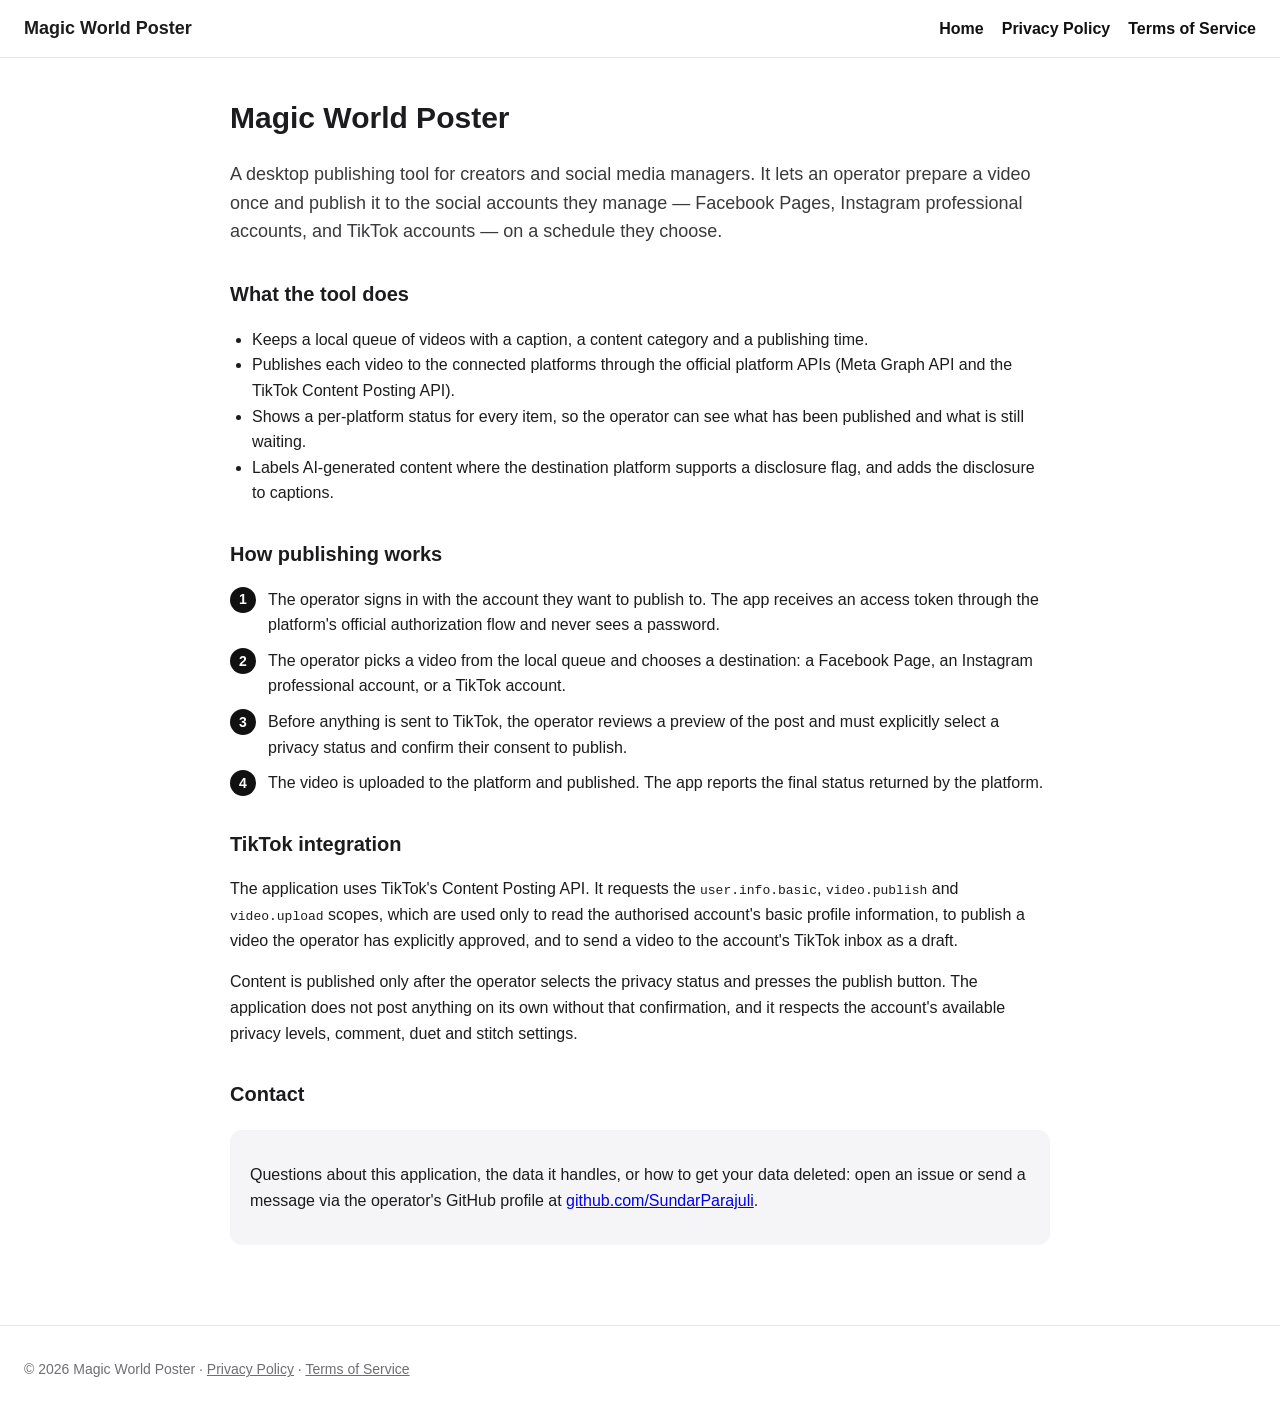
==== index.html @ baa3ca36 "Add website, privacy policy and terms" ====
<!DOCTYPE html>
<html lang="en">
<head>
<meta charset="utf-8">
<meta name="viewport" content="width=device-width, initial-scale=1">
<title>Magic World Poster — Social Video Publishing Tool</title>
<style>
  body { font-family: -apple-system, "Segoe UI", Roboto, Arial, sans-serif;
         margin: 0; color: #1c1c1e; line-height: 1.6; }
  header { border-bottom: 1px solid #e5e5e7; padding: 14px 24px;
           display: flex; flex-wrap: wrap; gap: 18px; align-items: center; }
  header .brand { font-weight: 700; font-size: 18px; margin-right: auto; }
  header a { color: #111; text-decoration: none; font-weight: 600; }
  header a:hover { text-decoration: underline; }
  main { max-width: 820px; margin: 0 auto; padding: 28px 24px 60px; }
  h1 { font-size: 30px; margin: 8px 0 4px; }
  h2 { font-size: 20px; margin-top: 32px; }
  .lead { font-size: 18px; color: #3a3a3c; }
  ul { padding-left: 22px; }
  .steps { counter-reset: s; list-style: none; padding-left: 0; }
  .steps li { counter-increment: s; margin: 10px 0; padding-left: 38px; position: relative; }
  .steps li::before { content: counter(s); position: absolute; left: 0; top: 0;
        width: 26px; height: 26px; border-radius: 50%; background: #111; color: #fff;
        display: flex; align-items: center; justify-content: center;
        font-size: 14px; font-weight: 700; }
  footer { border-top: 1px solid #e5e5e7; padding: 18px 24px; color: #6e6e73;
           font-size: 14px; }
  footer a { color: #6e6e73; }
  .box { background: #f5f5f7; border-radius: 12px; padding: 16px 20px; margin: 20px 0; }
</style>
</head>
<body>
<header>
  <span class="brand">Magic World Poster</span>
  <a href="index.html">Home</a>
  <a href="privacy.html">Privacy Policy</a>
  <a href="terms.html">Terms of Service</a>
</header>
<main>
  <h1>Magic World Poster</h1>
  <p class="lead">A desktop publishing tool for creators and social media
     managers. It lets an operator prepare a video once and publish it to the
     social accounts they manage — Facebook Pages, Instagram professional
     accounts, and TikTok accounts — on a schedule they choose.</p>

  <h2>What the tool does</h2>
  <ul>
    <li>Keeps a local queue of videos with a caption, a content category and a
        publishing time.</li>
    <li>Publishes each video to the connected platforms through the official
        platform APIs (Meta Graph API and the TikTok Content Posting API).</li>
    <li>Shows a per-platform status for every item, so the operator can see what
        has been published and what is still waiting.</li>
    <li>Labels AI-generated content where the destination platform supports a
        disclosure flag, and adds the disclosure to captions.</li>
  </ul>

  <h2>How publishing works</h2>
  <ol class="steps">
    <li>The operator signs in with the account they want to publish to. The app
        receives an access token through the platform's official authorization
        flow and never sees a password.</li>
    <li>The operator picks a video from the local queue and chooses a
        destination: a Facebook Page, an Instagram professional account, or a
        TikTok account.</li>
    <li>Before anything is sent to TikTok, the operator reviews a preview of the
        post and must explicitly select a privacy status and confirm their
        consent to publish.</li>
    <li>The video is uploaded to the platform and published. The app reports the
        final status returned by the platform.</li>
  </ol>

  <h2>TikTok integration</h2>
  <p>The application uses TikTok's Content Posting API. It requests the
     <code>user.info.basic</code>, <code>video.publish</code> and
     <code>video.upload</code> scopes, which are used only to read the
     authorised account's basic profile information, to publish a video the
     operator has explicitly approved, and to send a video to the account's
     TikTok inbox as a draft.</p>
  <p>Content is published only after the operator selects the privacy status and
     presses the publish button. The application does not post anything on its
     own without that confirmation, and it respects the account's available
     privacy levels, comment, duet and stitch settings.</p>

  <h2>Contact</h2>
  <div class="box">
    <p>Questions about this application, the data it handles, or how to get your
       data deleted: open an issue or send a message via the operator's GitHub
       profile at
       <a href="https://github.com/SundarParajuli">github.com/SundarParajuli</a>.</p>
  </div>
</main>
<footer>
  <p>© 2026 Magic World Poster ·
     <a href="privacy.html">Privacy Policy</a> ·
     <a href="terms.html">Terms of Service</a></p>
</footer>
</body>
</html>
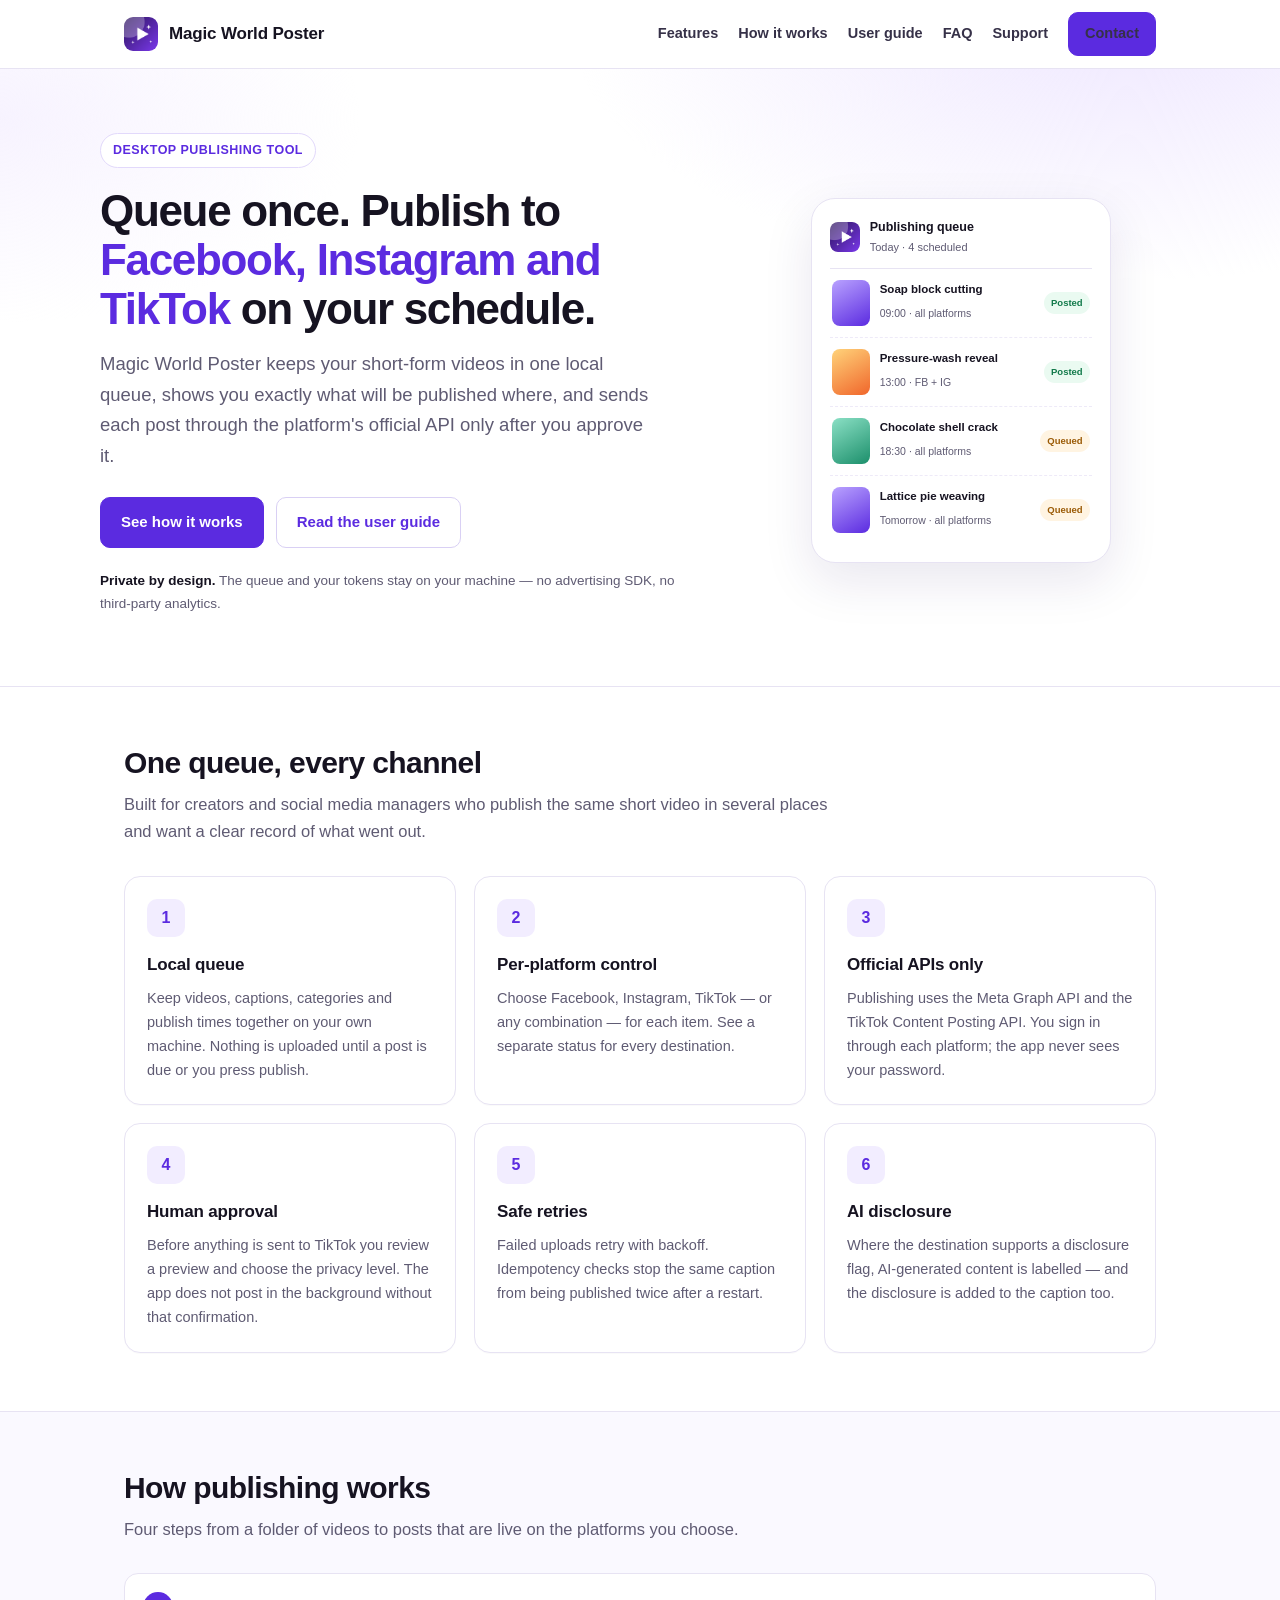
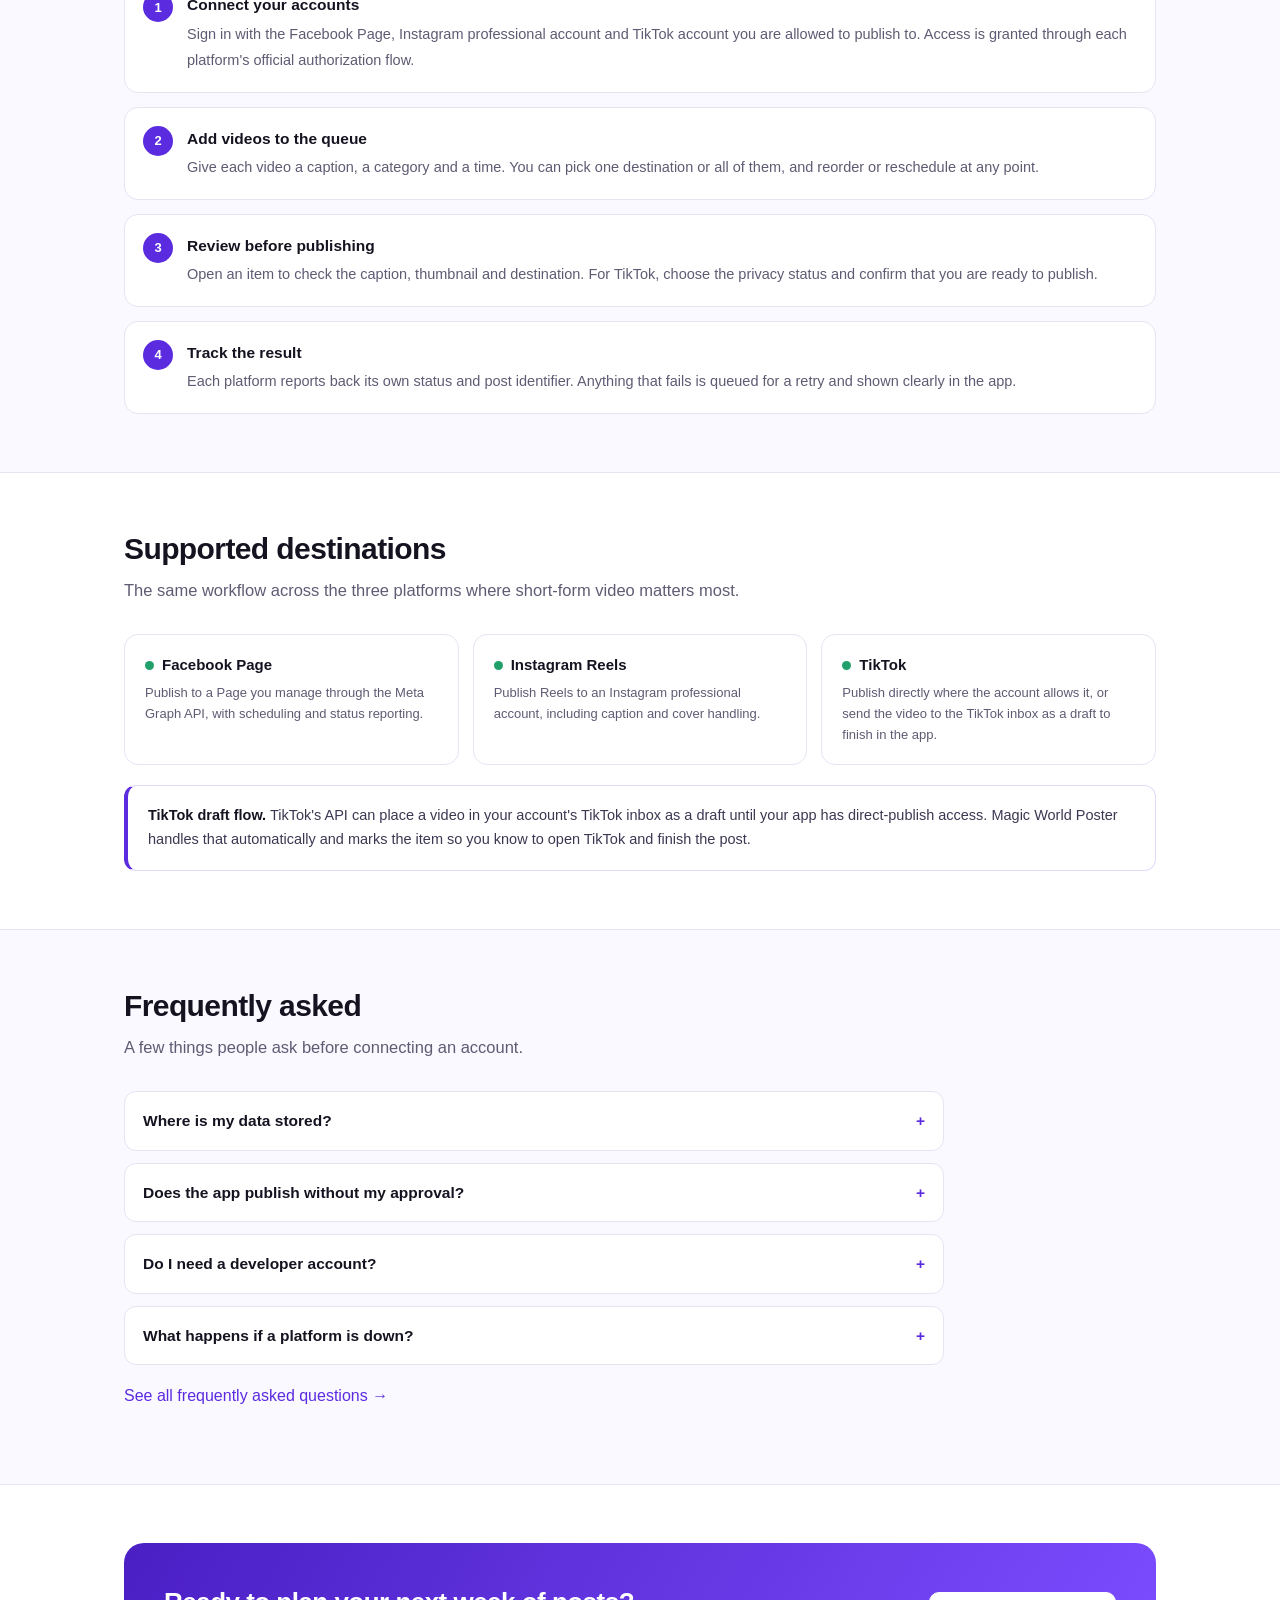
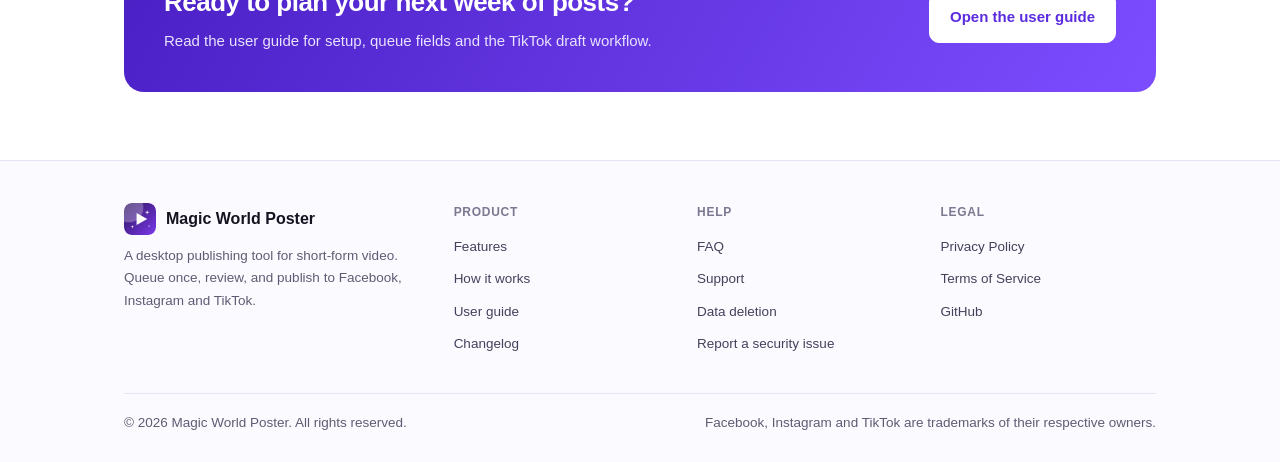
==== commit 5dfa763c: "Expand product website and add consistent app icon/favicon" ====
--- a/index.html
+++ b/index.html
@@ -4,96 +4,270 @@
 <meta charset="utf-8">
 <meta name="viewport" content="width=device-width, initial-scale=1">
 <title>Magic World Poster — Social Video Publishing Tool</title>
-<style>
-  body { font-family: -apple-system, "Segoe UI", Roboto, Arial, sans-serif;
-         margin: 0; color: #1c1c1e; line-height: 1.6; }
-  header { border-bottom: 1px solid #e5e5e7; padding: 14px 24px;
-           display: flex; flex-wrap: wrap; gap: 18px; align-items: center; }
-  header .brand { font-weight: 700; font-size: 18px; margin-right: auto; }
-  header a { color: #111; text-decoration: none; font-weight: 600; }
-  header a:hover { text-decoration: underline; }
-  main { max-width: 820px; margin: 0 auto; padding: 28px 24px 60px; }
-  h1 { font-size: 30px; margin: 8px 0 4px; }
-  h2 { font-size: 20px; margin-top: 32px; }
-  .lead { font-size: 18px; color: #3a3a3c; }
-  ul { padding-left: 22px; }
-  .steps { counter-reset: s; list-style: none; padding-left: 0; }
-  .steps li { counter-increment: s; margin: 10px 0; padding-left: 38px; position: relative; }
-  .steps li::before { content: counter(s); position: absolute; left: 0; top: 0;
-        width: 26px; height: 26px; border-radius: 50%; background: #111; color: #fff;
-        display: flex; align-items: center; justify-content: center;
-        font-size: 14px; font-weight: 700; }
-  footer { border-top: 1px solid #e5e5e7; padding: 18px 24px; color: #6e6e73;
-           font-size: 14px; }
-  footer a { color: #6e6e73; }
-  .box { background: #f5f5f7; border-radius: 12px; padding: 16px 20px; margin: 20px 0; }
-</style>
+<meta name="description" content="Magic World Poster is a desktop publishing tool that queues videos once and publishes them to Facebook Pages, Instagram professional accounts and TikTok on a schedule you control.">
+<link rel="icon" href="favicon.ico" sizes="any">
+<link rel="icon" type="image/png" sizes="32x32" href="assets/favicon-32x32.png">
+<link rel="icon" type="image/png" sizes="16x16" href="assets/favicon-16x16.png">
+<link rel="apple-touch-icon" href="assets/apple-touch-icon.png">
+<link rel="manifest" href="site.webmanifest">
+<meta name="theme-color" content="#5b2be0">
+<meta property="og:title" content="Magic World Poster — Social Video Publishing Tool">
+<meta property="og:description" content="Queue a video once, review it, and publish it to Facebook, Instagram and TikTok on your schedule.">
+<meta property="og:image" content="https://sundarparajuli.github.io/magic-world-poster/assets/icon-512.png">
+<link rel="stylesheet" href="styles.css">
 </head>
 <body>
-<header>
-  <span class="brand">Magic World Poster</span>
-  <a href="index.html">Home</a>
-  <a href="privacy.html">Privacy Policy</a>
-  <a href="terms.html">Terms of Service</a>
+<a class="skip" href="#main">Skip to content</a>
+
+<header class="site-header">
+  <div class="container inner">
+    <a class="brand" href="index.html">
+      <img src="assets/icon-192.png" alt="Magic World Poster app icon" width="34" height="34">
+      Magic World Poster
+    </a>
+    <nav class="nav" aria-label="Main">
+      <a href="features.html">Features</a>
+      <a href="how-it-works.html">How it works</a>
+      <a href="docs.html">User guide</a>
+      <a href="faq.html">FAQ</a>
+      <a href="support.html">Support</a>
+      <a class="btn" href="support.html">Contact</a>
+    </nav>
+  </div>
 </header>
-<main>
-  <h1>Magic World Poster</h1>
-  <p class="lead">A desktop publishing tool for creators and social media
-     managers. It lets an operator prepare a video once and publish it to the
-     social accounts they manage — Facebook Pages, Instagram professional
-     accounts, and TikTok accounts — on a schedule they choose.</p>
-
-  <h2>What the tool does</h2>
-  <ul>
-    <li>Keeps a local queue of videos with a caption, a content category and a
-        publishing time.</li>
-    <li>Publishes each video to the connected platforms through the official
-        platform APIs (Meta Graph API and the TikTok Content Posting API).</li>
-    <li>Shows a per-platform status for every item, so the operator can see what
-        has been published and what is still waiting.</li>
-    <li>Labels AI-generated content where the destination platform supports a
-        disclosure flag, and adds the disclosure to captions.</li>
-  </ul>
-
-  <h2>How publishing works</h2>
-  <ol class="steps">
-    <li>The operator signs in with the account they want to publish to. The app
-        receives an access token through the platform's official authorization
-        flow and never sees a password.</li>
-    <li>The operator picks a video from the local queue and chooses a
-        destination: a Facebook Page, an Instagram professional account, or a
-        TikTok account.</li>
-    <li>Before anything is sent to TikTok, the operator reviews a preview of the
-        post and must explicitly select a privacy status and confirm their
-        consent to publish.</li>
-    <li>The video is uploaded to the platform and published. The app reports the
-        final status returned by the platform.</li>
-  </ol>
-
-  <h2>TikTok integration</h2>
-  <p>The application uses TikTok's Content Posting API. It requests the
-     <code>user.info.basic</code>, <code>video.publish</code> and
-     <code>video.upload</code> scopes, which are used only to read the
-     authorised account's basic profile information, to publish a video the
-     operator has explicitly approved, and to send a video to the account's
-     TikTok inbox as a draft.</p>
-  <p>Content is published only after the operator selects the privacy status and
-     presses the publish button. The application does not post anything on its
-     own without that confirmation, and it respects the account's available
-     privacy levels, comment, duet and stitch settings.</p>
-
-  <h2>Contact</h2>
-  <div class="box">
-    <p>Questions about this application, the data it handles, or how to get your
-       data deleted: open an issue or send a message via the operator's GitHub
-       profile at
-       <a href="https://github.com/SundarParajuli">github.com/SundarParajuli</a>.</p>
+
+<main id="main">
+
+  <section class="hero">
+    <div class="container inner">
+      <div>
+        <span class="eyebrow">Desktop publishing tool</span>
+        <h1>Queue once. Publish to <span class="accent">Facebook, Instagram and TikTok</span> on your schedule.</h1>
+        <p class="lead">
+          Magic World Poster keeps your short-form videos in one local queue, shows you exactly
+          what will be published where, and sends each post through the platform's official API
+          only after you approve it.
+        </p>
+        <div class="actions">
+          <a class="btn" href="how-it-works.html">See how it works</a>
+          <a class="btn secondary" href="docs.html">Read the user guide</a>
+        </div>
+        <p class="meta">
+          <strong>Private by design.</strong> The queue and your tokens stay on your machine —
+          no advertising SDK, no third-party analytics.
+        </p>
+      </div>
+
+      <div class="hero-art" aria-hidden="true">
+        <div class="phone-card">
+          <div class="top">
+            <img src="assets/icon-192.png" alt="">
+            <div>Publishing queue <span>Today · 4 scheduled</span></div>
+          </div>
+          <div class="queue-row">
+            <div class="thumb"></div>
+            <div class="qmeta"><b>Soap block cutting</b><small>09:00 · all platforms</small></div>
+            <span class="pill">Posted</span>
+          </div>
+          <div class="queue-row">
+            <div class="thumb"></div>
+            <div class="qmeta"><b>Pressure-wash reveal</b><small>13:00 · FB + IG</small></div>
+            <span class="pill">Posted</span>
+          </div>
+          <div class="queue-row">
+            <div class="thumb"></div>
+            <div class="qmeta"><b>Chocolate shell crack</b><small>18:30 · all platforms</small></div>
+            <span class="pill wait">Queued</span>
+          </div>
+          <div class="queue-row">
+            <div class="thumb"></div>
+            <div class="qmeta"><b>Lattice pie weaving</b><small>Tomorrow · all platforms</small></div>
+            <span class="pill wait">Queued</span>
+          </div>
+        </div>
+      </div>
+    </div>
+  </section>
+
+  <section class="block">
+    <div class="container">
+      <div class="section-head">
+        <h2>One queue, every channel</h2>
+        <p>Built for creators and social media managers who publish the same short video in several places and want a clear record of what went out.</p>
+      </div>
+      <div class="grid">
+        <div class="card">
+          <div class="ico">1</div>
+          <h3>Local queue</h3>
+          <p>Keep videos, captions, categories and publish times together on your own machine. Nothing is uploaded until a post is due or you press publish.</p>
+        </div>
+        <div class="card">
+          <div class="ico">2</div>
+          <h3>Per-platform control</h3>
+          <p>Choose Facebook, Instagram, TikTok — or any combination — for each item. See a separate status for every destination.</p>
+        </div>
+        <div class="card">
+          <div class="ico">3</div>
+          <h3>Official APIs only</h3>
+          <p>Publishing uses the Meta Graph API and the TikTok Content Posting API. You sign in through each platform; the app never sees your password.</p>
+        </div>
+        <div class="card">
+          <div class="ico">4</div>
+          <h3>Human approval</h3>
+          <p>Before anything is sent to TikTok you review a preview and choose the privacy level. The app does not post in the background without that confirmation.</p>
+        </div>
+        <div class="card">
+          <div class="ico">5</div>
+          <h3>Safe retries</h3>
+          <p>Failed uploads retry with backoff. Idempotency checks stop the same caption from being published twice after a restart.</p>
+        </div>
+        <div class="card">
+          <div class="ico">6</div>
+          <h3>AI disclosure</h3>
+          <p>Where the destination supports a disclosure flag, AI-generated content is labelled — and the disclosure is added to the caption too.</p>
+        </div>
+      </div>
+    </div>
+  </section>
+
+  <section class="block soft">
+    <div class="container">
+      <div class="section-head">
+        <h2>How publishing works</h2>
+        <p>Four steps from a folder of videos to posts that are live on the platforms you choose.</p>
+      </div>
+      <ol class="steps-list">
+        <li>
+          <b>Connect your accounts</b>
+          <span>Sign in with the Facebook Page, Instagram professional account and TikTok account you are allowed to publish to. Access is granted through each platform's official authorization flow.</span>
+        </li>
+        <li>
+          <b>Add videos to the queue</b>
+          <span>Give each video a caption, a category and a time. You can pick one destination or all of them, and reorder or reschedule at any point.</span>
+        </li>
+        <li>
+          <b>Review before publishing</b>
+          <span>Open an item to check the caption, thumbnail and destination. For TikTok, choose the privacy status and confirm that you are ready to publish.</span>
+        </li>
+        <li>
+          <b>Track the result</b>
+          <span>Each platform reports back its own status and post identifier. Anything that fails is queued for a retry and shown clearly in the app.</span>
+        </li>
+      </ol>
+    </div>
+  </section>
+
+  <section class="block">
+    <div class="container">
+      <div class="section-head">
+        <h2>Supported destinations</h2>
+        <p>The same workflow across the three platforms where short-form video matters most.</p>
+      </div>
+      <div class="platforms">
+        <div class="platform">
+          <strong><span class="dot"></span>Facebook Page</strong>
+          <small>Publish to a Page you manage through the Meta Graph API, with scheduling and status reporting.</small>
+        </div>
+        <div class="platform">
+          <strong><span class="dot"></span>Instagram Reels</strong>
+          <small>Publish Reels to an Instagram professional account, including caption and cover handling.</small>
+        </div>
+        <div class="platform">
+          <strong><span class="dot"></span>TikTok</strong>
+          <small>Publish directly where the account allows it, or send the video to the TikTok inbox as a draft to finish in the app.</small>
+        </div>
+      </div>
+      <div class="notice" style="margin-top:20px">
+        <strong>TikTok draft flow.</strong> TikTok's API can place a video in your account's TikTok inbox as a draft until your app has direct-publish access. Magic World Poster handles that automatically and marks the item so you know to open TikTok and finish the post.
+      </div>
+    </div>
+  </section>
+
+  <section class="block soft">
+    <div class="container">
+      <div class="section-head">
+        <h2>Frequently asked</h2>
+        <p>A few things people ask before connecting an account.</p>
+      </div>
+      <div class="faq">
+        <details>
+          <summary>Where is my data stored?</summary>
+          <p>The queue, tokens and publishing history are stored locally on the machine where you run the app. Video files are only transmitted to the platform you choose when a post is published. See the <a href="privacy.html">Privacy Policy</a> for details.</p>
+        </details>
+        <details>
+          <summary>Does the app publish without my approval?</summary>
+          <p>No. Scheduled items are uploaded at their time, but TikTok publishing requires you to review the post, select a privacy status and confirm consent. Facebook and Instagram posts follow the queue you created.</p>
+        </details>
+        <details>
+          <summary>Do I need a developer account?</summary>
+          <p>You need to authorize the app with each platform once. The connection uses the platform's standard OAuth flow; you never type your password into Magic World Poster.</p>
+        </details>
+        <details>
+          <summary>What happens if a platform is down?</summary>
+          <p>The item is marked as pending or failed, and the app retries with backoff. Completed platforms are not posted again thanks to idempotency checks.</p>
+        </details>
+      </div>
+      <p style="margin-top:18px"><a href="faq.html">See all frequently asked questions →</a></p>
+    </div>
+  </section>
+
+  <section class="block">
+    <div class="container">
+      <div class="cta-band">
+        <div>
+          <h2>Ready to plan your next week of posts?</h2>
+          <p>Read the user guide for setup, queue fields and the TikTok draft workflow.</p>
+        </div>
+        <a class="btn" href="docs.html">Open the user guide</a>
+      </div>
+    </div>
+  </section>
+
+</main>
+
+<footer class="site-footer">
+  <div class="container">
+    <div class="footer-grid">
+      <div>
+        <div class="footer-brand">
+          <img src="assets/icon-192.png" alt="">
+          Magic World Poster
+        </div>
+        <p>A desktop publishing tool for short-form video. Queue once, review, and publish to Facebook, Instagram and TikTok.</p>
+      </div>
+      <div>
+        <h4>Product</h4>
+        <ul>
+          <li><a href="features.html">Features</a></li>
+          <li><a href="how-it-works.html">How it works</a></li>
+          <li><a href="docs.html">User guide</a></li>
+          <li><a href="changelog.html">Changelog</a></li>
+        </ul>
+      </div>
+      <div>
+        <h4>Help</h4>
+        <ul>
+          <li><a href="faq.html">FAQ</a></li>
+          <li><a href="support.html">Support</a></li>
+          <li><a href="support.html#data">Data deletion</a></li>
+          <li><a href="support.html#security">Report a security issue</a></li>
+        </ul>
+      </div>
+      <div>
+        <h4>Legal</h4>
+        <ul>
+          <li><a href="privacy.html">Privacy Policy</a></li>
+          <li><a href="terms.html">Terms of Service</a></li>
+          <li><a href="https://github.com/SundarParajuli">GitHub</a></li>
+        </ul>
+      </div>
+    </div>
+    <div class="footer-bottom">
+      <p>© 2026 Magic World Poster. All rights reserved.</p>
+      <p>Facebook, Instagram and TikTok are trademarks of their respective owners.</p>
+    </div>
   </div>
-</main>
-<footer>
-  <p>© 2026 Magic World Poster ·
-     <a href="privacy.html">Privacy Policy</a> ·
-     <a href="terms.html">Terms of Service</a></p>
 </footer>
+
 </body>
 </html>
--- a/styles.css
+++ b/styles.css
@@ -0,0 +1,212 @@
+/* Magic World Poster — shared site styles */
+:root {
+  --brand: #5b2be0;
+  --brand-2: #7c4dff;
+  --brand-soft: #f2edff;
+  --ink: #161321;
+  --muted: #5f5b73;
+  --line: #e7e3f3;
+  --bg: #ffffff;
+  --soft: #faf9ff;
+  --radius: 16px;
+  --shadow: 0 18px 50px rgba(38, 20, 96, .10);
+}
+* { box-sizing: border-box; }
+html { scroll-behavior: smooth; }
+body {
+  margin: 0;
+  font-family: -apple-system, BlinkMacSystemFont, "Segoe UI", Roboto, Helvetica, Arial, sans-serif;
+  color: var(--ink);
+  background: var(--bg);
+  line-height: 1.65;
+  -webkit-font-smoothing: antialiased;
+}
+a { color: var(--brand); text-decoration: none; }
+a:hover { text-decoration: underline; }
+img { max-width: 100%; }
+.container { max-width: 1080px; margin: 0 auto; padding: 0 24px; }
+.skip { position: absolute; left: -9999px; }
+.skip:focus { left: 16px; top: 12px; background: #fff; padding: 10px 14px; border-radius: 8px; z-index: 100; }
+
+/* Header */
+.site-header {
+  position: sticky; top: 0; z-index: 50;
+  background: rgba(255,255,255,.92);
+  backdrop-filter: saturate(160%) blur(10px);
+  border-bottom: 1px solid var(--line);
+}
+.site-header .inner {
+  display: flex; align-items: center; gap: 22px; min-height: 68px;
+}
+.brand { display: flex; align-items: center; gap: 11px; margin-right: auto; color: var(--ink); font-weight: 750; font-size: 17px; letter-spacing: -.01em; }
+.brand:hover { text-decoration: none; }
+.brand img { width: 34px; height: 34px; border-radius: 9px; display: block; }
+.nav { display: flex; align-items: center; gap: 20px; flex-wrap: wrap; }
+.nav a { color: #363148; font-size: 14.5px; font-weight: 600; }
+.nav a:hover { color: var(--brand); text-decoration: none; }
+.nav a[aria-current="page"] { color: var(--brand); }
+.nav .btn { padding: 9px 16px; }
+
+/* Buttons */
+.btn {
+  display: inline-flex; align-items: center; justify-content: center; gap: 8px;
+  background: var(--brand); color: #fff; border: 1px solid var(--brand);
+  padding: 12px 20px; border-radius: 10px; font-weight: 650; font-size: 15px;
+  transition: transform .12s ease, box-shadow .12s ease, background .12s ease;
+}
+.btn:hover { background: #4a1fc4; text-decoration: none; transform: translateY(-1px); box-shadow: 0 8px 20px rgba(91,43,224,.25); }
+.btn.secondary { background: #fff; color: var(--brand); border-color: #d9d0f4; box-shadow: none; }
+.btn.secondary:hover { background: var(--brand-soft); }
+
+/* Hero */
+.hero {
+  background:
+    radial-gradient(900px 420px at 88% -8%, #efe8ff 0%, rgba(239,232,255,0) 62%),
+    radial-gradient(600px 340px at 0% 8%, #f7f3ff 0%, rgba(247,243,255,0) 60%),
+    #fff;
+  border-bottom: 1px solid var(--line);
+}
+.hero .inner {
+  display: grid; grid-template-columns: 1.15fr .85fr; gap: 48px;
+  align-items: center; padding: 64px 0 58px;
+}
+.eyebrow {
+  display: inline-flex; align-items: center; gap: 8px; background: #fff;
+  border: 1px solid #e2d9fb; color: var(--brand); font-size: 12.5px;
+  font-weight: 700; letter-spacing: .04em; text-transform: uppercase;
+  padding: 6px 12px; border-radius: 999px; margin-bottom: 18px;
+}
+.hero h1 { font-size: 44px; line-height: 1.12; letter-spacing: -.03em; margin: 0 0 16px; }
+.hero h1 .accent { color: var(--brand); }
+.hero p.lead { font-size: 18.5px; color: var(--muted); margin: 0 0 26px; max-width: 560px; }
+.hero .actions { display: flex; gap: 12px; flex-wrap: wrap; align-items: center; }
+.hero .meta { margin-top: 22px; font-size: 13.5px; color: var(--muted); }
+.hero .meta strong { color: var(--ink); }
+.hero-art { position: relative; display: flex; justify-content: center; }
+.phone-card {
+  width: 300px; background: #fff; border: 1px solid var(--line);
+  border-radius: 24px; box-shadow: var(--shadow); padding: 18px;
+}
+.phone-card .top { display: flex; align-items: center; gap: 10px; padding-bottom: 12px; border-bottom: 1px solid var(--line); }
+.phone-card .top img { width: 30px; height: 30px; border-radius: 8px; }
+.phone-card .top div { font-size: 12.5px; font-weight: 700; }
+.phone-card .top span { display: block; font-size: 11px; font-weight: 500; color: var(--muted); }
+.queue-row { display: flex; align-items: center; gap: 10px; padding: 11px 2px; border-bottom: 1px dashed #eeeaf8; }
+.queue-row:last-child { border-bottom: 0; }
+.thumb { width: 38px; height: 46px; border-radius: 8px; background: linear-gradient(150deg, #b9a2ff, #5b2be0); flex: none; }
+.queue-row:nth-child(3) .thumb { background: linear-gradient(150deg, #ffd37a, #f0662b); }
+.queue-row:nth-child(4) .thumb { background: linear-gradient(150deg, #8be0c5, #1c8f6b); }
+.queue-row .qmeta { flex: 1; min-width: 0; }
+.queue-row .qmeta b { display: block; font-size: 11.5px; font-weight: 650; white-space: nowrap; overflow: hidden; text-overflow: ellipsis; }
+.queue-row .qmeta small { font-size: 10.5px; color: var(--muted); }
+.pill { font-size: 9.5px; font-weight: 700; padding: 3px 7px; border-radius: 999px; background: #eafaf1; color: #137a4b; }
+.pill.wait { background: #fff4e2; color: #9a5a05; }
+
+/* Sections */
+section.block { padding: 58px 0; }
+section.block.soft { background: var(--soft); border-top: 1px solid var(--line); border-bottom: 1px solid var(--line); }
+.section-head { max-width: 720px; margin-bottom: 30px; }
+.section-head h2 { font-size: 30px; letter-spacing: -.02em; margin: 0 0 10px; line-height: 1.2; }
+.section-head p { color: var(--muted); font-size: 16.5px; margin: 0; }
+.grid { display: grid; grid-template-columns: repeat(3, 1fr); gap: 18px; }
+.grid.two { grid-template-columns: repeat(2, 1fr); }
+.card {
+  background: #fff; border: 1px solid var(--line); border-radius: var(--radius);
+  padding: 22px; box-shadow: 0 1px 0 rgba(20,16,40,.02);
+}
+.card h3 { margin: 0 0 8px; font-size: 17px; letter-spacing: -.01em; }
+.card p { margin: 0; color: var(--muted); font-size: 14.5px; }
+.card .ico {
+  width: 38px; height: 38px; border-radius: 10px; background: var(--brand-soft);
+  color: var(--brand); display: flex; align-items: center; justify-content: center;
+  font-weight: 800; font-size: 16px; margin-bottom: 14px;
+}
+.steps-list { counter-reset: step; list-style: none; padding: 0; margin: 0; display: grid; gap: 14px; }
+.steps-list li { counter-increment: step; position: relative; padding: 18px 20px 18px 62px; background: #fff; border: 1px solid var(--line); border-radius: 14px; }
+.steps-list li::before {
+  content: counter(step); position: absolute; left: 18px; top: 18px;
+  width: 30px; height: 30px; border-radius: 50%; background: var(--brand); color: #fff;
+  display: flex; align-items: center; justify-content: center; font-size: 13px; font-weight: 800;
+}
+.steps-list b { display: block; font-size: 15.5px; margin-bottom: 3px; }
+.steps-list span { color: var(--muted); font-size: 14.5px; }
+
+.platforms { display: flex; gap: 14px; flex-wrap: wrap; }
+.platform {
+  flex: 1 1 200px; background: #fff; border: 1px solid var(--line); border-radius: 14px;
+  padding: 18px 20px;
+}
+.platform strong { display: block; font-size: 15px; }
+.platform small { display: block; color: var(--muted); font-size: 13px; margin-top: 4px; }
+.dot { display: inline-block; width: 9px; height: 9px; border-radius: 50%; background: #22a06b; margin-right: 8px; }
+
+.notice {
+  background: #fff; border: 1px solid #e2d9fb; border-left: 4px solid var(--brand);
+  border-radius: 12px; padding: 18px 20px; color: #3d3752; font-size: 14.5px;
+}
+.notice strong { color: var(--ink); }
+
+/* Docs / prose */
+.prose { max-width: 820px; }
+.prose h1 { font-size: 36px; letter-spacing: -.02em; margin: 0 0 6px; line-height: 1.18; }
+.prose .updated { color: var(--muted); font-size: 14px; margin: 0 0 26px; }
+.prose h2 { font-size: 22px; margin: 38px 0 10px; letter-spacing: -.01em; }
+.prose h3 { font-size: 17px; margin: 26px 0 8px; }
+.prose p, .prose li { color: #3a354c; font-size: 15.5px; }
+.prose ul, .prose ol { padding-left: 22px; }
+.prose li { margin: 6px 0; }
+.prose code { background: #f2edff; color: #4a1fc4; padding: 2px 6px; border-radius: 5px; font-size: .92em; }
+.prose table { border-collapse: collapse; width: 100%; margin: 14px 0; font-size: 14.5px; }
+.prose th, .prose td { border: 1px solid var(--line); padding: 9px 11px; text-align: left; vertical-align: top; }
+.prose th { background: var(--soft); }
+.prose .callout { background: var(--brand-soft); border-radius: 12px; padding: 16px 18px; margin: 18px 0; }
+.prose .callout p { margin: 0; }
+
+/* FAQ */
+.faq { display: grid; gap: 12px; max-width: 820px; }
+.faq details { background: #fff; border: 1px solid var(--line); border-radius: 12px; padding: 16px 18px; }
+.faq summary { cursor: pointer; font-weight: 650; font-size: 15.5px; list-style: none; }
+.faq summary::-webkit-details-marker { display: none; }
+.faq summary::after { content: "+"; float: right; color: var(--brand); font-weight: 700; }
+.faq details[open] summary::after { content: "–"; }
+.faq details p { margin: 12px 0 0; color: var(--muted); font-size: 14.5px; }
+
+/* CTA band */
+.cta-band {
+  background: linear-gradient(120deg, #4a1fc4, #7c4dff);
+  color: #fff; border-radius: 20px; padding: 38px 40px;
+  display: flex; align-items: center; gap: 30px; justify-content: space-between;
+}
+.cta-band h2 { margin: 0 0 6px; font-size: 26px; letter-spacing: -.02em; }
+.cta-band p { margin: 0; color: #e9e2ff; font-size: 15px; }
+.cta-band .btn { background: #fff; color: var(--brand); border-color: #fff; flex: none; }
+.cta-band .btn:hover { background: #f3eeff; }
+
+/* Footer */
+.site-footer { border-top: 1px solid var(--line); background: #fbfaff; padding: 42px 0 28px; margin-top: 10px; }
+.footer-grid { display: grid; grid-template-columns: 1.4fr 1fr 1fr 1fr; gap: 28px; }
+.footer-brand { display: flex; align-items: center; gap: 10px; font-weight: 750; margin-bottom: 10px; }
+.footer-brand img { width: 32px; height: 32px; border-radius: 8px; }
+.site-footer p { color: var(--muted); font-size: 13.5px; margin: 0; }
+.site-footer h4 { font-size: 12px; text-transform: uppercase; letter-spacing: .06em; color: #7d7891; margin: 0 0 10px; }
+.site-footer ul { list-style: none; padding: 0; margin: 0; }
+.site-footer li { margin: 6px 0; }
+.site-footer li a { color: #46405c; font-size: 13.5px; }
+.footer-bottom { border-top: 1px solid var(--line); margin-top: 30px; padding-top: 18px; display: flex; justify-content: space-between; gap: 16px; flex-wrap: wrap; }
+
+/* Responsive */
+@media (max-width: 860px) {
+  .hero .inner { grid-template-columns: 1fr; padding: 44px 0 40px; gap: 34px; }
+  .hero h1 { font-size: 36px; }
+  .grid { grid-template-columns: 1fr 1fr; }
+  .footer-grid { grid-template-columns: 1fr 1fr; }
+  .nav { gap: 13px; }
+  .cta-band { flex-direction: column; align-items: flex-start; padding: 30px; }
+}
+@media (max-width: 580px) {
+  .hero h1 { font-size: 31px; }
+  .grid, .grid.two { grid-template-columns: 1fr; }
+  .footer-grid { grid-template-columns: 1fr; }
+  .nav a:not(.btn) { display: none; }
+  .hero-art { display: none; }
+}
